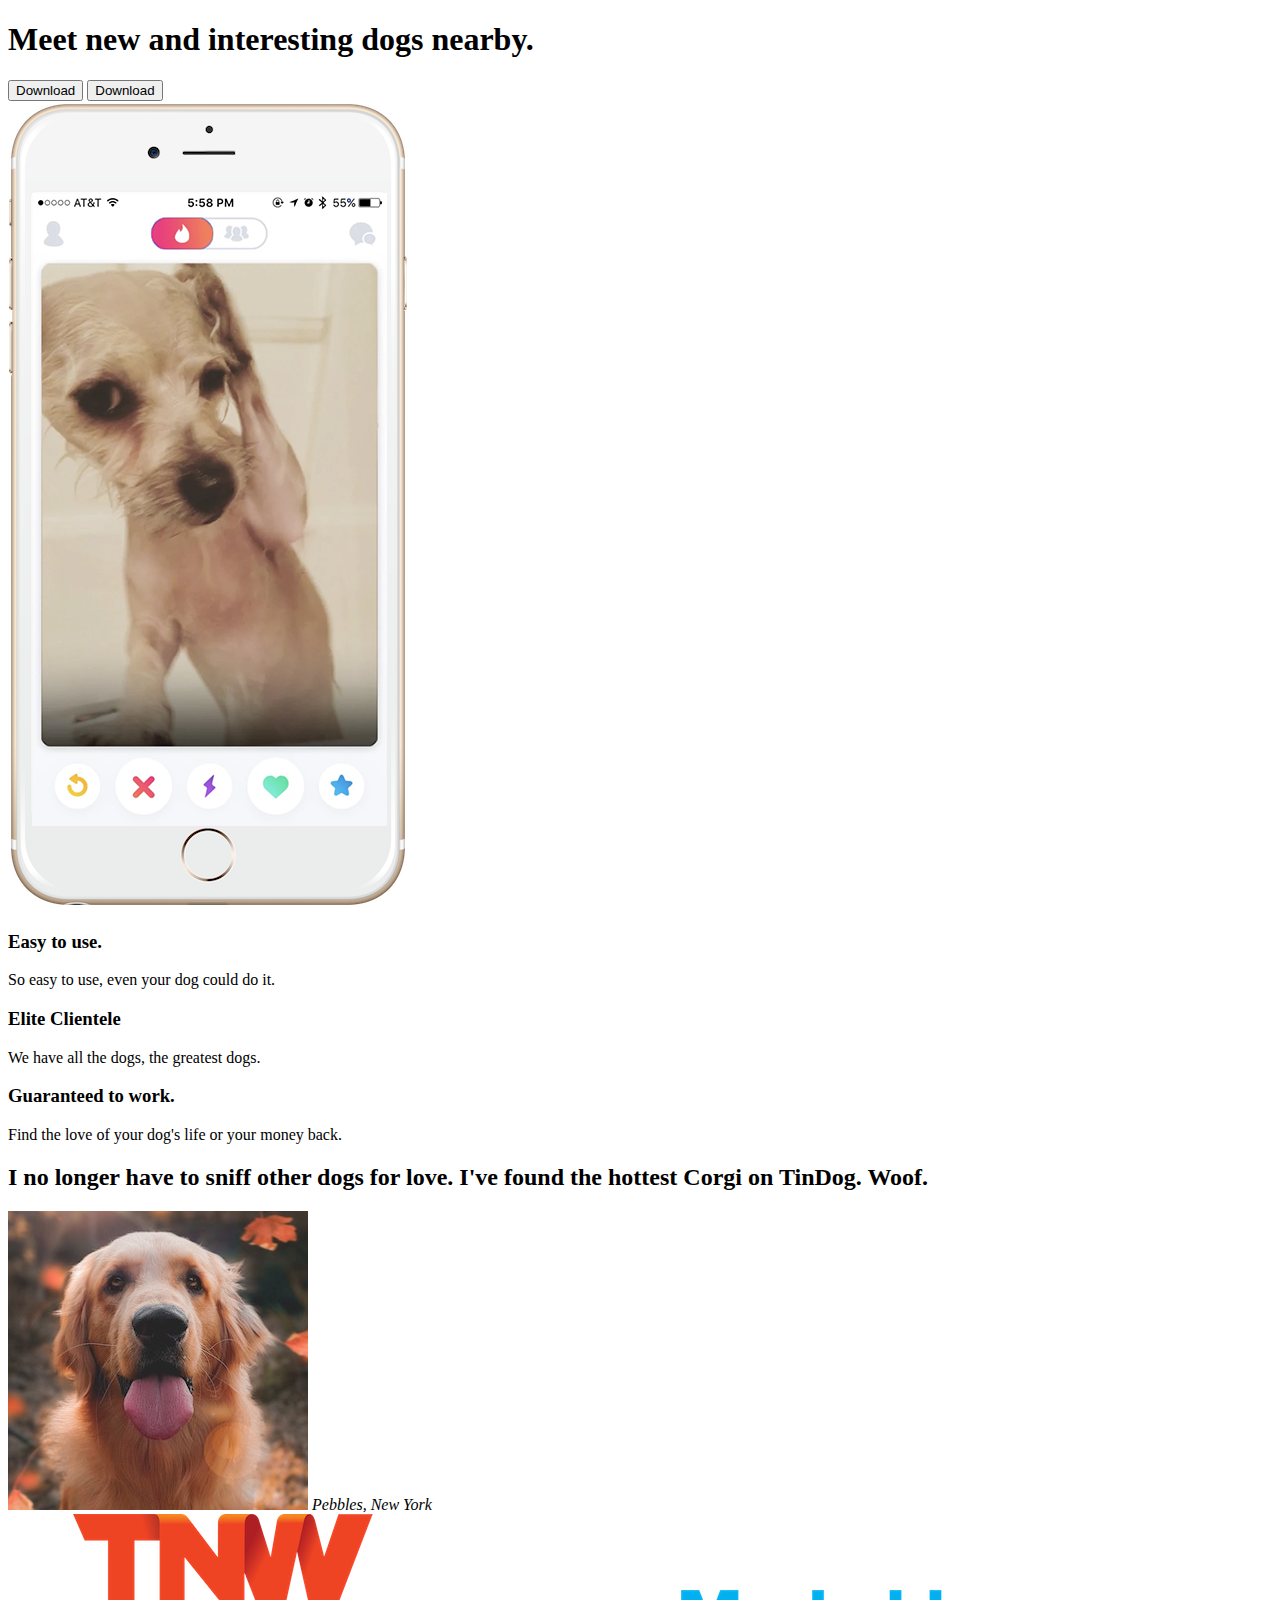
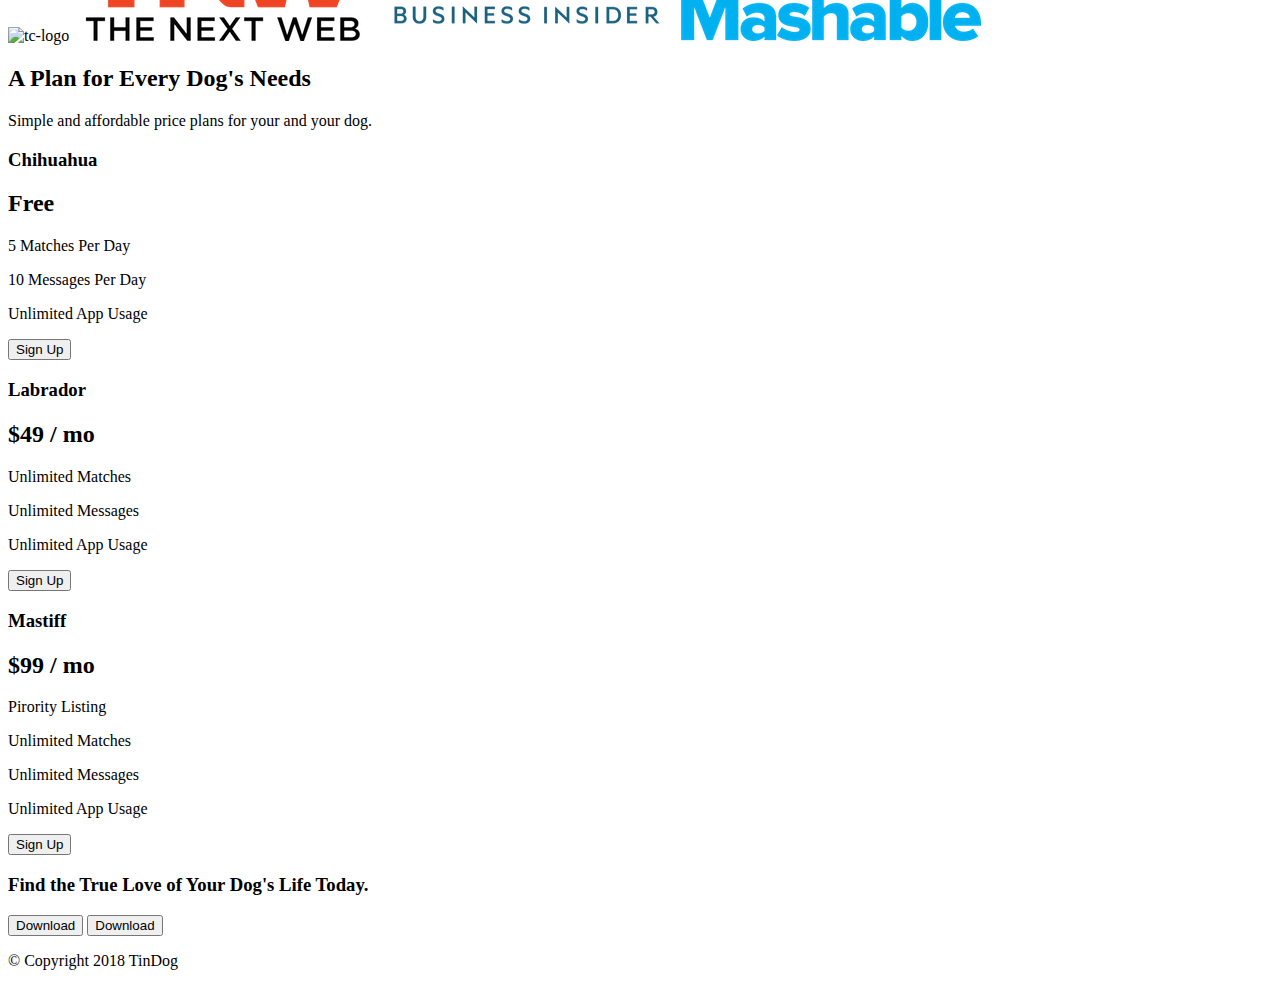
==== index.html @ 83241334 "Upload Tindog files" ====
<!DOCTYPE html>
<html>

<head>
  <meta charset="utf-8">
  <title>TinDog</title>
  <link rel="stylesheet" href="css/styles.css">
</head>

<body>

  <section id="title">

    <!-- Nav Bar -->




    <!-- Title -->

    <div>
      <h1>Meet new and interesting dogs nearby.</h1>
      <button type="button">Download</button>
      <button type="button">Download</button>
    </div>
    <div>
      <img src="images/iphone6.png" alt="iphone-mockup">
    </div>

  </section>


  <!-- Features -->

  <section id="features">

    <h3>Easy to use.</h3>
    <p>So easy to use, even your dog could do it.</p>

    <h3>Elite Clientele</h3>
    <p>We have all the dogs, the greatest dogs.</p>

    <h3>Guaranteed to work.</h3>
    <p>Find the love of your dog's life or your money back.</p>

  </section>


  <!-- Testimonials -->

  <section id="testimonials">

    <h2>I no longer have to sniff other dogs for love. I've found the hottest Corgi on TinDog. Woof.</h2>
    <img src="images/dog-img.jpg" alt="dog-profile">
    <em>Pebbles, New York</em>

    <!-- <h2 class="testimonial-text">My dog used to be so lonely, but with TinDog's help, they've found the love of their life. I think.</h2>
    <img class="testimonial-image" src="images/lady-img.jpg" alt="lady-profile">
    <em>Beverly, Illinois</em> -->

  </section>


  <!-- Press -->

  <section id="press">
    <img src="images/techcrunch.png" alt="tc-logo">
    <img src="images/tnw.png" alt="tnw-logo">
    <img src="images/bizinsider.png" alt="biz-insider-logo">
    <img src="images/mashable.png" alt="mashable-logo">

  </section>


  <!-- Pricing -->

  <section id="pricing">

    <h2>A Plan for Every Dog's Needs</h2>
    <p>Simple and affordable price plans for your and your dog.</p>


    <h3>Chihuahua</h3>
    <h2>Free</h2>
    <p>5 Matches Per Day</p>
    <p>10 Messages Per Day</p>
    <p>Unlimited App Usage</p>
    <button type="button">Sign Up</button>


    <h3>Labrador</h3>
    <h2>$49 / mo</h2>
    <p>Unlimited Matches</p>
    <p>Unlimited Messages</p>
    <p>Unlimited App Usage</p>
    <button type="button">Sign Up</button>


    <h3>Mastiff</h3>
    <h2>$99 / mo</h2>
    <p>Pirority Listing</p>
    <p>Unlimited Matches</p>
    <p>Unlimited Messages</p>
    <p>Unlimited App Usage</p>
    <button type="button">Sign Up</button>

  </section>


  <!-- Call to Action -->

  <section id="cta">

    <h3>Find the True Love of Your Dog's Life Today.</h3>
    <button type="button">Download</button>
    <button type="button">Download</button>

  </section>


  <!-- Footer -->

  <footer id="footer">

    <p>© Copyright 2018 TinDog</p>

  </footer>


</body>

</html>
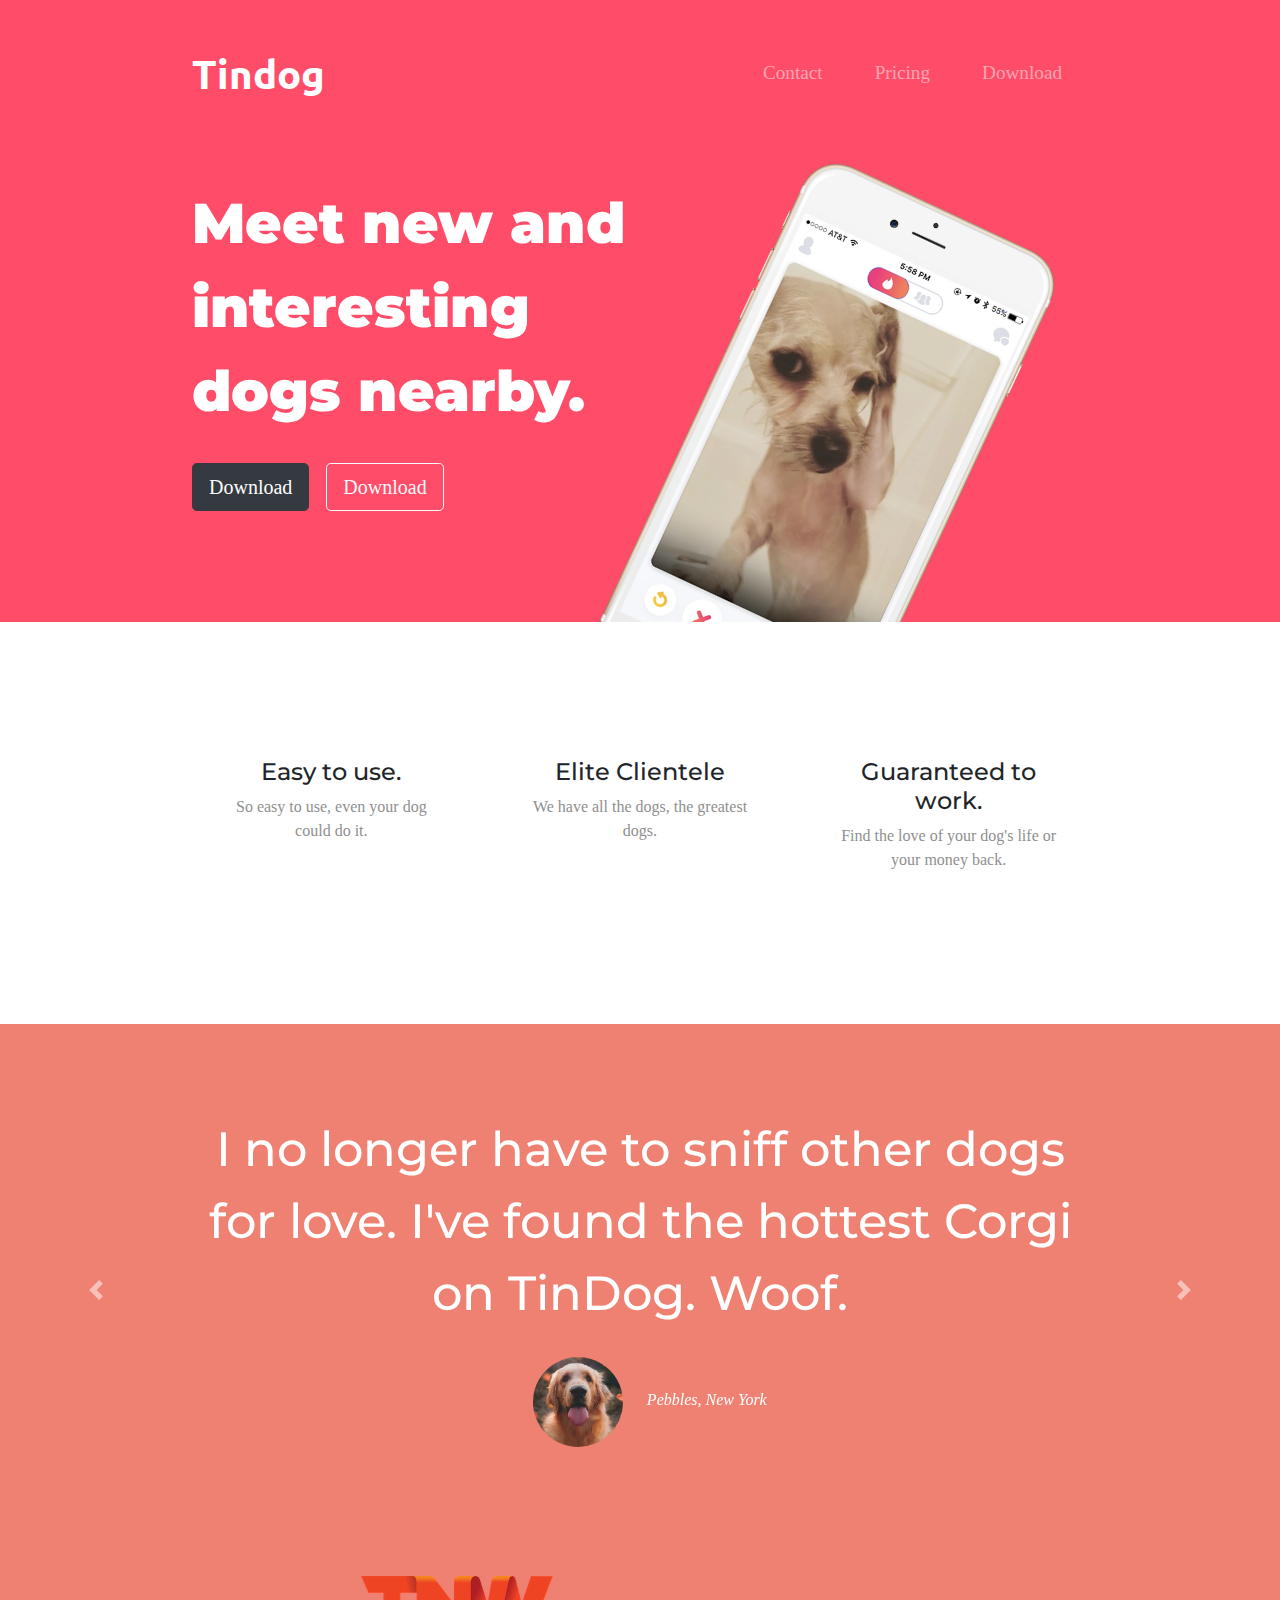
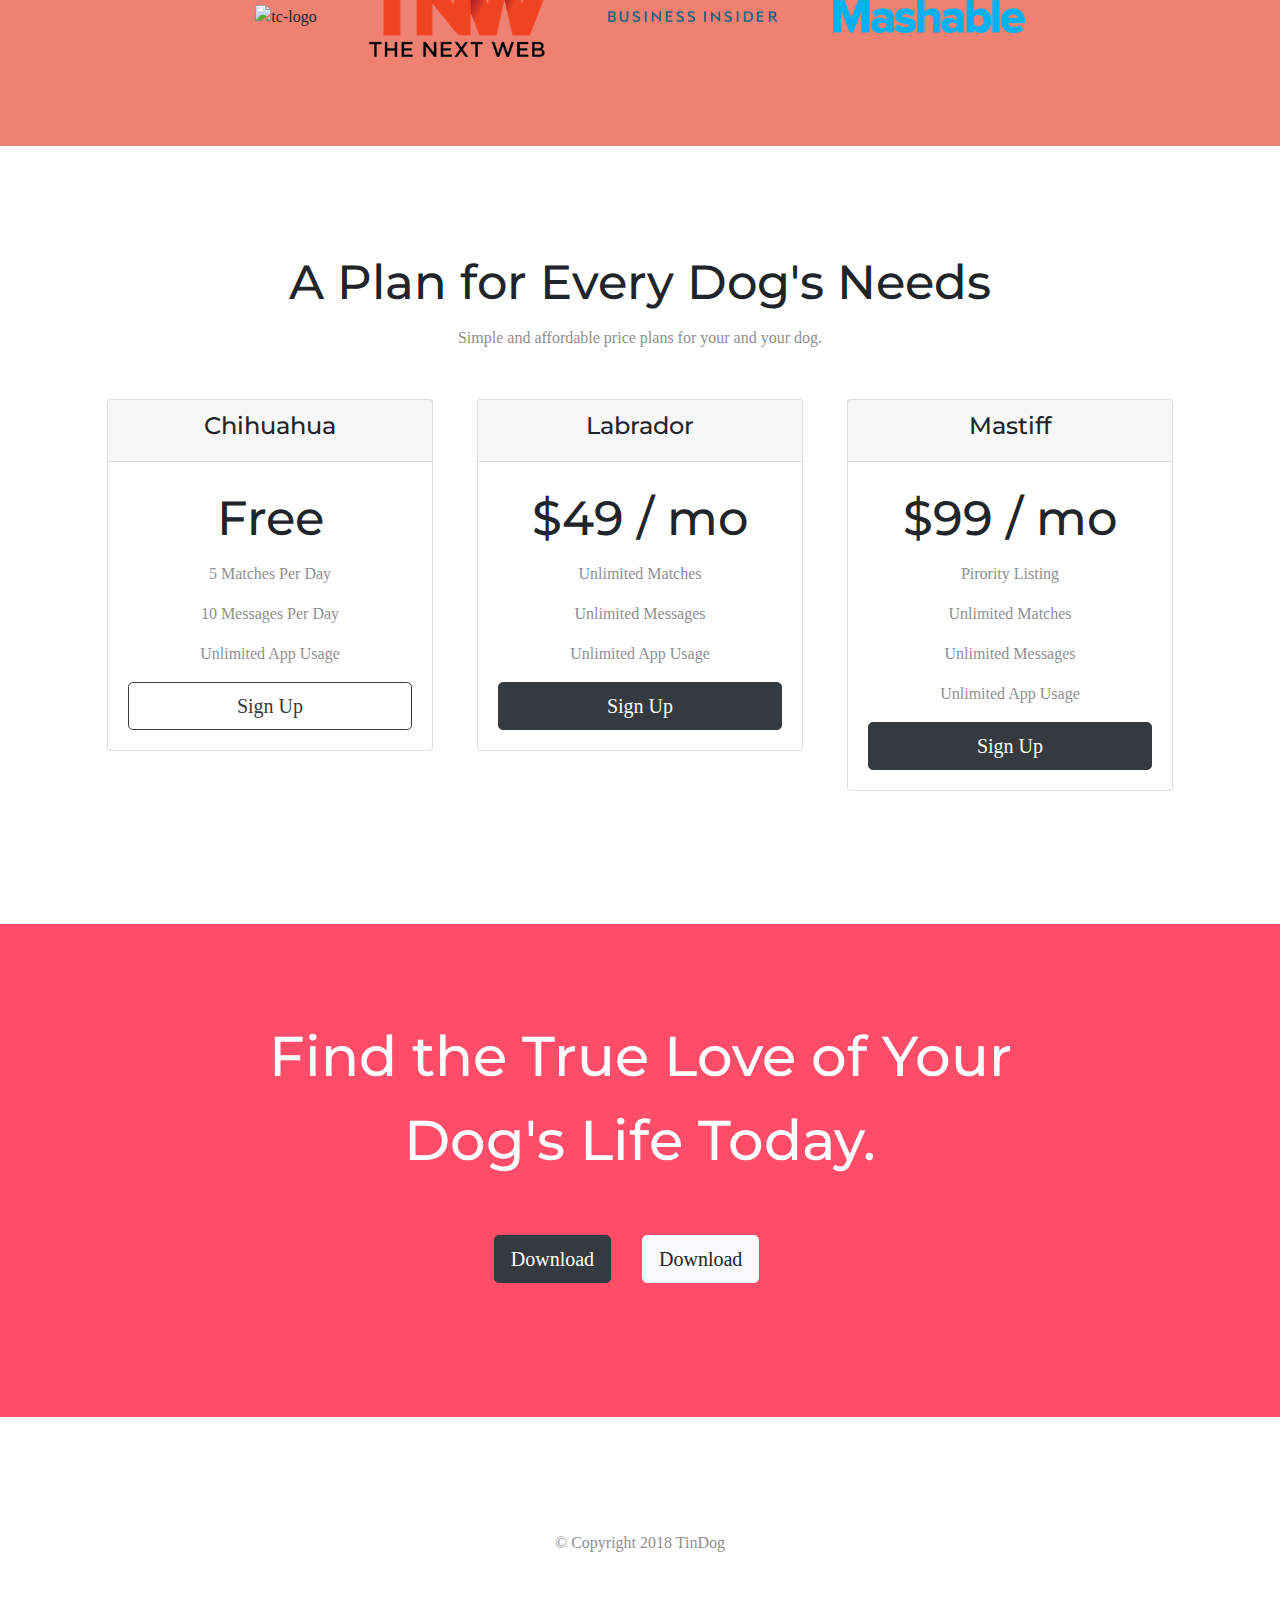
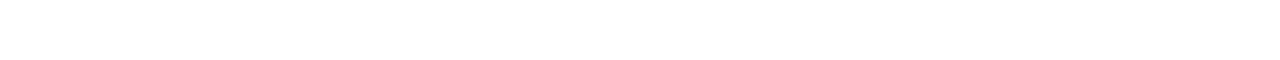
==== commit 9adaffbf: "Add bootstrap and css" ====
--- a/index.html
+++ b/index.html
@@ -4,29 +4,74 @@
 <head>
   <meta charset="utf-8">
   <title>TinDog</title>
+
+  <!-- Google Fonts -->
+  <link href="https://fonts.googleapis.com/css2?family=Montserrat:wght@900&family=Ubuntu&display=swap" rel="stylesheet">
+
+  <!-- CSS Stylesheets -->
+  <link rel="stylesheet" href="https://maxcdn.bootstrapcdn.com/bootstrap/4.0.0/css/bootstrap.min.css"
+    integrity="sha384-Gn5384xqQ1aoWXA+058RXPxPg6fy4IWvTNh0E263XmFcJlSAwiGgFAW/dAiS6JXm" crossorigin="anonymous">
   <link rel="stylesheet" href="css/styles.css">
+
+  <!-- Font Awesome -->
+  <script src="https://use.fontawesome.com/releases/v5.0.7/js/all.js"></script>
+
+  <!-- Bootstrap Scripts -->
+  <script src="https://code.jquery.com/jquery-3.2.1.slim.min.js"
+    integrity="sha384-KJ3o2DKtIkvYIK3UENzmM7KCkRr/rE9/Qpg6aAZGJwFDMVNA/GpGFF93hXpG5KkN"
+    crossorigin="anonymous"></script>
+  <script src="https://cdnjs.cloudflare.com/ajax/libs/popper.js/1.12.9/umd/popper.min.js"
+    integrity="sha384-ApNbgh9B+Y1QKtv3Rn7W3mgPxhU9K/ScQsAP7hUibX39j7fakFPskvXusvfa0b4Q"
+    crossorigin="anonymous"></script>
+  <script src="https://maxcdn.bootstrapcdn.com/bootstrap/4.0.0/js/bootstrap.min.js"
+    integrity="sha384-JZR6Spejh4U02d8jOt6vLEHfe/JQGiRRSQQxSfFWpi1MquVdAyjUar5+76PVCmYl"
+    crossorigin="anonymous"></script>
 </head>
 
 <body>
 
   <section id="title">
-
-    <!-- Nav Bar -->
-
-
-
-
-    <!-- Title -->
-
-    <div>
-      <h1>Meet new and interesting dogs nearby.</h1>
-      <button type="button">Download</button>
-      <button type="button">Download</button>
-    </div>
-    <div>
-      <img src="images/iphone6.png" alt="iphone-mockup">
-    </div>
-
+    <div class="container-fluid">
+      <!-- Nav Bar -->
+      <nav class="navbar navbar-expand-lg navbar-dark">
+        <a class="navbar-brand" href=""><strong>Tindog</strong></a>
+        <button class="navbar-toggler" type="button" data-toggle="collapse" data-target="#navbarSupportedContent"
+          aria-controls="navbarSupportedContent" aria-expanded="false" aria-label="Toggle navigation">
+          <span class="navbar-toggler-icon"></span>
+        </button>
+        <div class="collapse navbar-collapse" id="navbarSupportedContent">
+          <ul class="navbar-nav ml-auto">
+            <li class="nav-item">
+              <a class="nav-link" href="">Contact</a>
+            </li>
+            <li class="nav-item">
+              <a class="nav-link" href="">Pricing</a>
+            </li>
+            <li class="nav-item">
+              <a class="nav-link" href="">Download</a>
+            </li>
+          </ul>
+        </div>
+      </nav>
+
+
+
+
+      <!-- Title -->
+      <div class="row">
+        <div class="col-lg-6">
+          <h1>Meet new and interesting dogs nearby.</h1>
+          <button type="button" class="btn btn-dark btn-lg download-button"><i class="fab fa-apple"></i>
+            Download</button>
+          <button type="button" class="btn btn-outline-light btn-lg download-button"><i class="fab fa-google-play"></i>
+            Download</button>
+        </div>
+        <div class="col-lg-6">
+          <img class="title-image" src="images/iphone6.png" alt="iphone-mockup">
+        </div>
+      </div>
+
+    </div>
   </section>
 
 
@@ -34,14 +79,23 @@
 
   <section id="features">
 
-    <h3>Easy to use.</h3>
-    <p>So easy to use, even your dog could do it.</p>
-
-    <h3>Elite Clientele</h3>
-    <p>We have all the dogs, the greatest dogs.</p>
-
-    <h3>Guaranteed to work.</h3>
-    <p>Find the love of your dog's life or your money back.</p>
+    <div class="row">
+      <div class="feature-box col-lg-4">
+        <i class="fas fa-check-circle fa-4x features-icon"></i>
+        <h3>Easy to use.</h3>
+        <p>So easy to use, even your dog could do it.</p>
+      </div>
+      <div class="feature-box col-lg-4">
+        <i class="fas fa-bullseye fa-4x features-icon"></i>
+        <h3>Elite Clientele</h3>
+        <p>We have all the dogs, the greatest dogs.</p>
+      </div>
+      <div class="feature-box col-lg-4">
+        <i class="fas fa-heart fa-4x features-icon"></i>
+        <h3>Guaranteed to work.</h3>
+        <p>Find the love of your dog's life or your money back.</p>
+      </div>
+    </div>
 
   </section>
 
@@ -50,13 +104,30 @@
 
   <section id="testimonials">
 
-    <h2>I no longer have to sniff other dogs for love. I've found the hottest Corgi on TinDog. Woof.</h2>
-    <img src="images/dog-img.jpg" alt="dog-profile">
-    <em>Pebbles, New York</em>
-
-    <!-- <h2 class="testimonial-text">My dog used to be so lonely, but with TinDog's help, they've found the love of their life. I think.</h2>
-    <img class="testimonial-image" src="images/lady-img.jpg" alt="lady-profile">
-    <em>Beverly, Illinois</em> -->
+    <div id="testimonials-carousel" class="carousel slide" data-ride="false">
+      <div class="carousel-inner">
+        <div class="carousel-item active">
+          <h2>I no longer have to sniff other dogs for love. I've found the hottest Corgi on TinDog. Woof.</h2>
+          <img class="testimonial-image" src="images/dog-img.jpg" alt="dog-profile">
+          <em>Pebbles, New York</em>
+        </div>
+        <div class="carousel-item">
+          <h2 class="testimonial-text">My dog used to be so lonely, but with TinDog's help, they've found the love of
+            their life. I think.</h2>
+          <img class="testimonial-image" src="images/lady-img.jpg" alt="lady-profile">
+          <em>Beverly, Illinois</em>
+        </div>
+
+      </div>
+      <a class="carousel-control-prev" href="#testimonials-carousel" role="button" data-slide="prev">
+        <span class="carousel-control-prev-icon" aria-hidden="true"></span>
+        <span class="sr-only">Previous</span>
+      </a>
+      <a class="carousel-control-next" href="#testimonials-carousel" role="button" data-slide="next">
+        <span class="carousel-control-next-icon" aria-hidden="true"></span>
+        <span class="sr-only">Next</span>
+      </a>
+    </div>
 
   </section>
 
@@ -64,10 +135,10 @@
   <!-- Press -->
 
   <section id="press">
-    <img src="images/techcrunch.png" alt="tc-logo">
-    <img src="images/tnw.png" alt="tnw-logo">
-    <img src="images/bizinsider.png" alt="biz-insider-logo">
-    <img src="images/mashable.png" alt="mashable-logo">
+    <img class="press-logo" src="images/techcrunch.png" alt="tc-logo">
+    <img class="press-logo" src="images/tnw.png" alt="tnw-logo">
+    <img class="press-logo" src="images/bizinsider.png" alt="biz-insider-logo">
+    <img class="press-logo" src="images/mashable.png" alt="mashable-logo">
 
   </section>
 
@@ -79,30 +150,57 @@
     <h2>A Plan for Every Dog's Needs</h2>
     <p>Simple and affordable price plans for your and your dog.</p>
 
-
-    <h3>Chihuahua</h3>
-    <h2>Free</h2>
-    <p>5 Matches Per Day</p>
-    <p>10 Messages Per Day</p>
-    <p>Unlimited App Usage</p>
-    <button type="button">Sign Up</button>
-
-
-    <h3>Labrador</h3>
-    <h2>$49 / mo</h2>
-    <p>Unlimited Matches</p>
-    <p>Unlimited Messages</p>
-    <p>Unlimited App Usage</p>
-    <button type="button">Sign Up</button>
-
-
-    <h3>Mastiff</h3>
-    <h2>$99 / mo</h2>
-    <p>Pirority Listing</p>
-    <p>Unlimited Matches</p>
-    <p>Unlimited Messages</p>
-    <p>Unlimited App Usage</p>
-    <button type="button">Sign Up</button>
+    <div class="row ">
+      <div class="pricing-column col-lg-4 col-md-6">
+        <div class="card">
+          <div class="card-header">
+            <h3>Chihuahua</h3>
+          </div>
+          <div class="card-body">
+            <h2>Free</h2>
+            <p>5 Matches Per Day</p>
+            <p>10 Messages Per Day</p>
+            <p>Unlimited App Usage</p>
+            <button type="button" class="btn btn-lg btn-block btn-outline-dark">Sign Up</button>
+          </div>
+
+        </div>
+      </div>
+
+      <div class="pricing-column col-lg-4 col-md-6">
+        <div class="card">
+          <div class="card-header">
+            <h3>Labrador</h3>
+          </div>
+          <div class="card-body">
+            <h2>$49 / mo</h2>
+            <p>Unlimited Matches</p>
+            <p>Unlimited Messages</p>
+            <p>Unlimited App Usage</p>
+            <button type="button"class="btn btn-lg btn-block btn-dark">Sign Up</button>
+          </div>
+        </div>
+      </div>
+
+      <div class="pricing-column col-lg-4">
+        <div class="card">
+          <div class="card-header">
+            <h3>Mastiff</h3>
+          </div>
+          <div class="card-body">
+            <h2>$99 / mo</h2>
+            <p>Pirority Listing</p>
+            <p>Unlimited Matches</p>
+            <p>Unlimited Messages</p>
+            <p>Unlimited App Usage</p>
+            <button type="button"class="btn btn-lg btn-block btn-dark">Sign Up</button>
+          </div>
+        </div>
+      </div>
+
+
+
+    </div>
 
   </section>
 
@@ -111,9 +209,9 @@
 
   <section id="cta">
 
-    <h3>Find the True Love of Your Dog's Life Today.</h3>
-    <button type="button">Download</button>
-    <button type="button">Download</button>
+    <h3 class="cta-heading">Find the True Love of Your Dog's Life Today.</h3>
+    <button type="button" class="btn btn-lg btn-dark download-button"><i class="fab fa-apple"></i> Download</button>
+    <button type="button" class="btn btn-lg btn-light download-button"><i class="fab fa-google-play"></i> Download</button>
 
   </section>
 
@@ -121,6 +219,10 @@
   <!-- Footer -->
 
   <footer id="footer">
+   <a href="https://twitter.com/rainzetroc?lang=en" alt="twitter" target=”_blank”><i class="social-icon fab fa-twitter"></i></a> 
+   <a href="https://www.facebook.com/UlansJourney" alt="facebook-page" target=”_blank”><i class="social-icon fab fa-facebook"></i></a> 
+   <a href="https://www.instagram.com/rainzetroc/" alt="instagram" target=”_blank”><i class="social-icon fab fa-instagram"></i></a> 
+   <a href="mailto:ulancortez@gmail.com" alt="email"><i class="social-icon fas fa-envelope"></i></a> 
 
     <p>© Copyright 2018 TinDog</p>
 
@@ -129,4 +231,4 @@
 
 </body>
 
-</html>
+</html>--- a/css/styles.css
+++ b/css/styles.css
@@ -0,0 +1,186 @@
+body{
+    font-family: 'Montserrat-Black, sans-serif';
+}
+#title{
+    background-color: #ff4c68;
+    color: #fff;
+}
+
+.container-fluid{
+    padding: 3% 15% 7%;
+}
+
+
+h1 {
+    font-family: 'Montserrat';  
+    font-size: 3.5rem;  
+    line-height: 1.5;  
+    font-weight: 900;
+    
+}
+
+h2{
+    font-family: 'Montserrat';  
+    font-size: 3rem;
+    line-height: 1.5;
+}
+
+h3{
+    font-family: 'Montserrat';
+    font-size: 1.5rem;
+}
+
+p{
+    color: #8f8f8f;
+}
+
+/* Navigation Bar */
+
+.navbar{
+padding: 0 0 4.5rem;
+}
+
+.navbar-brand{
+    font-family: 'Ubuntu';
+    font-size: 2.5rem;
+}
+
+.nav-item{
+    padding: 0 18px;
+}
+
+.nav-link{
+    font-size: 1.2rem;
+    font-family: 'Montserrat-Light';
+}
+
+/*Download Buttons */
+
+.download-button{
+    margin: 5% 3% 5% 0;
+
+}
+
+/* Title Image */
+
+.title-image{
+    width: 60%;
+    transform: rotate(25deg);
+    position: absolute;
+   right: 30%;
+}
+
+/* Features Section*/
+
+#features{
+    padding: 7% 15%;
+    position: relative;
+    background-color: #fff;
+}
+
+.feature-box{
+    padding: 5%;
+    text-align: center;
+}
+
+.features-icon{
+    color: #ef8172;
+    margin-bottom: 1rem;
+}
+
+.features-icon:hover{
+    color: #ff4c68;
+}
+
+/* Testimonials Section */
+
+#testimonials{
+    
+    text-align: center;
+    background-color: #ef8172;
+    color: #fff;
+}
+
+.testimonial-image{
+    width: 10%;
+    border-radius: 100%;
+    margin: 20px;
+}
+
+.carousel-item{
+    padding: 7% 15%;
+}
+
+#press{
+    background-color: #ef8172;
+    text-align: center;
+    padding-bottom: 3%;
+}
+
+.press-logo{
+    width: 15%;
+    margin: 20px 20px 50px;
+}
+
+/* Pricing Section */
+
+#pricing{
+    padding: 100px;
+    text-align: center;
+}
+
+.pricing-column{
+    padding: 3% 2%;;
+}
+
+/* CTA Section*/
+#cta{
+    text-align: center;
+    background-color: #ff4c68;
+    color: #fff;
+    padding: 7% 15%;
+}
+
+.cta-heading{
+    font-size: 3.5rem;
+    line-height: 1.5;
+}
+
+/* Footer */
+#footer{
+    padding: 7% 15%;
+    background-color: #fff;
+    text-align: center;
+}
+
+.social-icon{
+    margin: 20px 10px;
+}
+
+.fa-twitter{
+   color:#1DA1F2;
+}
+
+.fa-facebook{
+    color: #4267B2;
+}
+
+.fa-instagram{
+    color: #fb3958;
+}
+
+.fa-envelope{
+    color: #4c6ef5;
+}
+/* Media Query */
+
+@media(max-width: 1028px){
+    #title{
+        text-align: center;
+    }
+
+    .title-image {
+        position: static;
+        transform: rotate(0);
+    }
+}